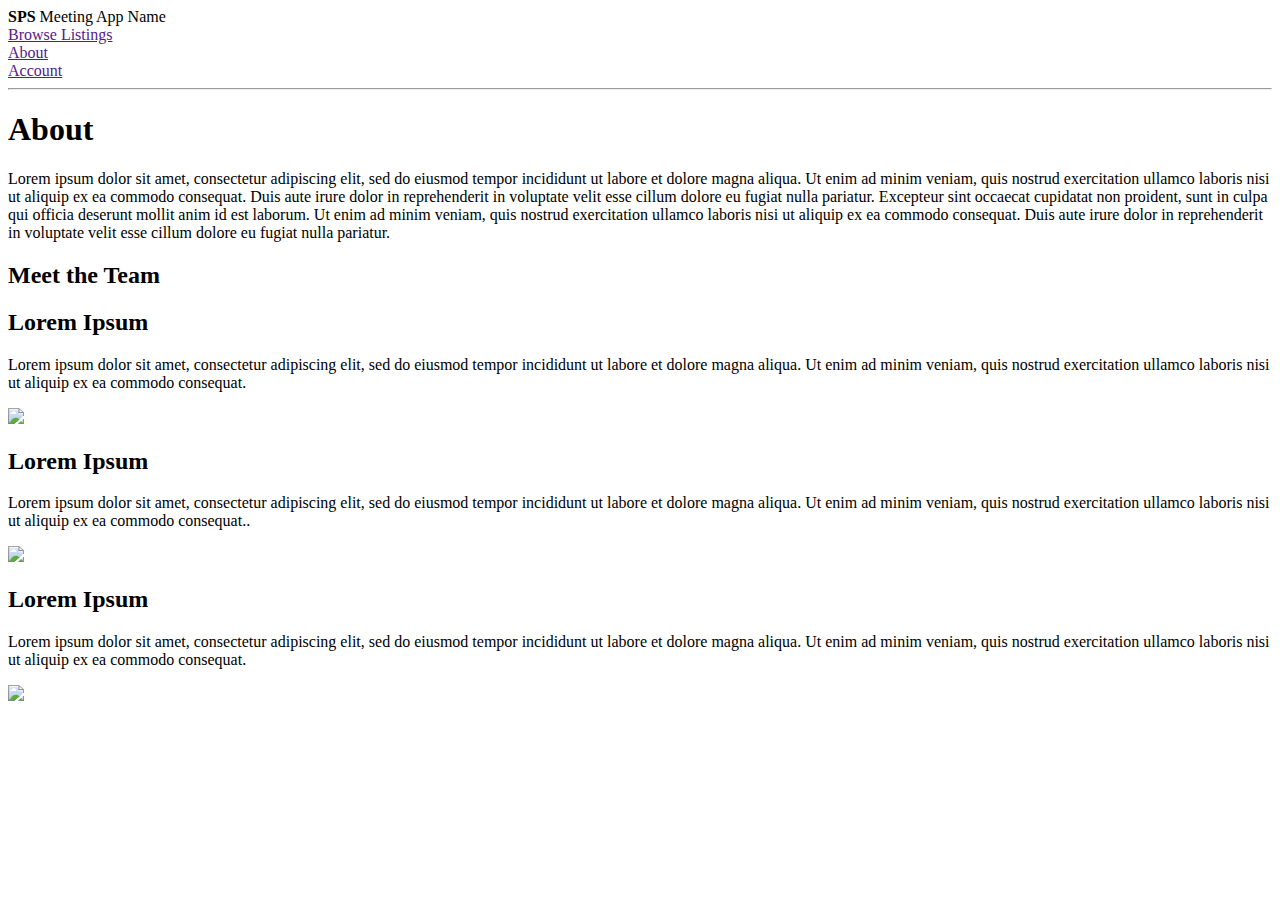
==== src/main/webapp/about.html @ 8c380403 "Create an about.html page and about.css. Add html layout and dummy content to about.html" ====
<!DOCTYPE html>
<html>

<head>
  <meta charset="UTF-8" />
  <title>About</title>
  <link rel="stylesheet" href="about.css">
</head>

<body>
  <!-- Navbar -->
  <div id="content">
    <div id="navbar">
      <div id="navcorner"></div>
      <div id="navlogo"><b>SPS</b> Meeting App Name</div>
      <div id="navlinks">
        <div class="navlink"><a href="">Browse Listings</a></div>
        <div class="navlink"><a href="">About</a></div>
        <div class="navlink"><a href="">Account</a></div>
        <!--            <a href="">About</a>-->
        <!--            <a href="">Account</a>-->
      </div>
    </div>
    <hr>


    <h1 id="about-title">About</h1>

    <div class="about-content">
      <p class="site-description">
        Lorem ipsum dolor sit amet, consectetur adipiscing elit, sed do eiusmod tempor incididunt ut labore et dolore magna aliqua. Ut enim ad minim veniam, quis nostrud exercitation ullamco laboris nisi ut aliquip ex ea commodo consequat. Duis aute
        irure dolor in reprehenderit in voluptate velit esse cillum dolore eu fugiat nulla pariatur. Excepteur sint occaecat cupidatat non proident, sunt in culpa qui officia deserunt mollit anim id est laborum. Ut enim ad minim veniam, quis nostrud
        exercitation ullamco laboris nisi ut aliquip ex ea commodo consequat. Duis aute irure dolor in reprehenderit in voluptate velit esse cillum dolore eu fugiat nulla pariatur.
      </p>

    </div>

    <h2 id="team-title">Meet the Team</h2>
    <div class="team-section">
      <!-- Member 1 -->
      <div class="member-row">
        <div class="member-col">
          <h2 class="member-name">
            Lorem Ipsum
          </h2>
          <p class="member-bio">Lorem ipsum dolor sit amet, consectetur adipiscing elit, sed do eiusmod tempor incididunt ut labore et dolore magna aliqua. Ut enim ad minim veniam, quis nostrud exercitation ullamco laboris nisi ut aliquip ex ea
            commodo consequat.</p>
        </div>
        <div class="member-col-img">
          <div>
            <img class="member-img" src="placerholder.jpeg" />
          </div>
        </div>
      </div>

      <!-- Member 2 -->
      <div class="member-row row-reverse">
        <div class="member-col">
          <h2 class="member-name">
            Lorem Ipsum
          </h2>
          <p class="member-bio">Lorem ipsum dolor sit amet, consectetur adipiscing elit, sed do eiusmod tempor incididunt ut labore et dolore magna aliqua. Ut enim ad minim veniam, quis nostrud exercitation ullamco laboris nisi ut aliquip ex ea
            commodo consequat..</p>
        </div>
        <div class="member-col-img">
          <img class="member-img" src="placerholder.jpeg" />
        </div>
      </div>

      <!-- Member 3 -->
      <div class="member-row">
        <div class="member-col">
          <h2 class="member-name">
            Lorem Ipsum
          </h2>
          <p class="member-bio">Lorem ipsum dolor sit amet, consectetur adipiscing elit, sed do eiusmod tempor incididunt ut labore et dolore magna aliqua. Ut enim ad minim veniam, quis nostrud exercitation ullamco laboris nisi ut aliquip ex ea
            commodo consequat.</p>
        </div>
        <div class="member-col-img">
          <div>
            <img class="member-img" src="placerholder.jpeg" />
          </div>
        </div>
      </div>

    </div>


  </div>
</body>

</html>
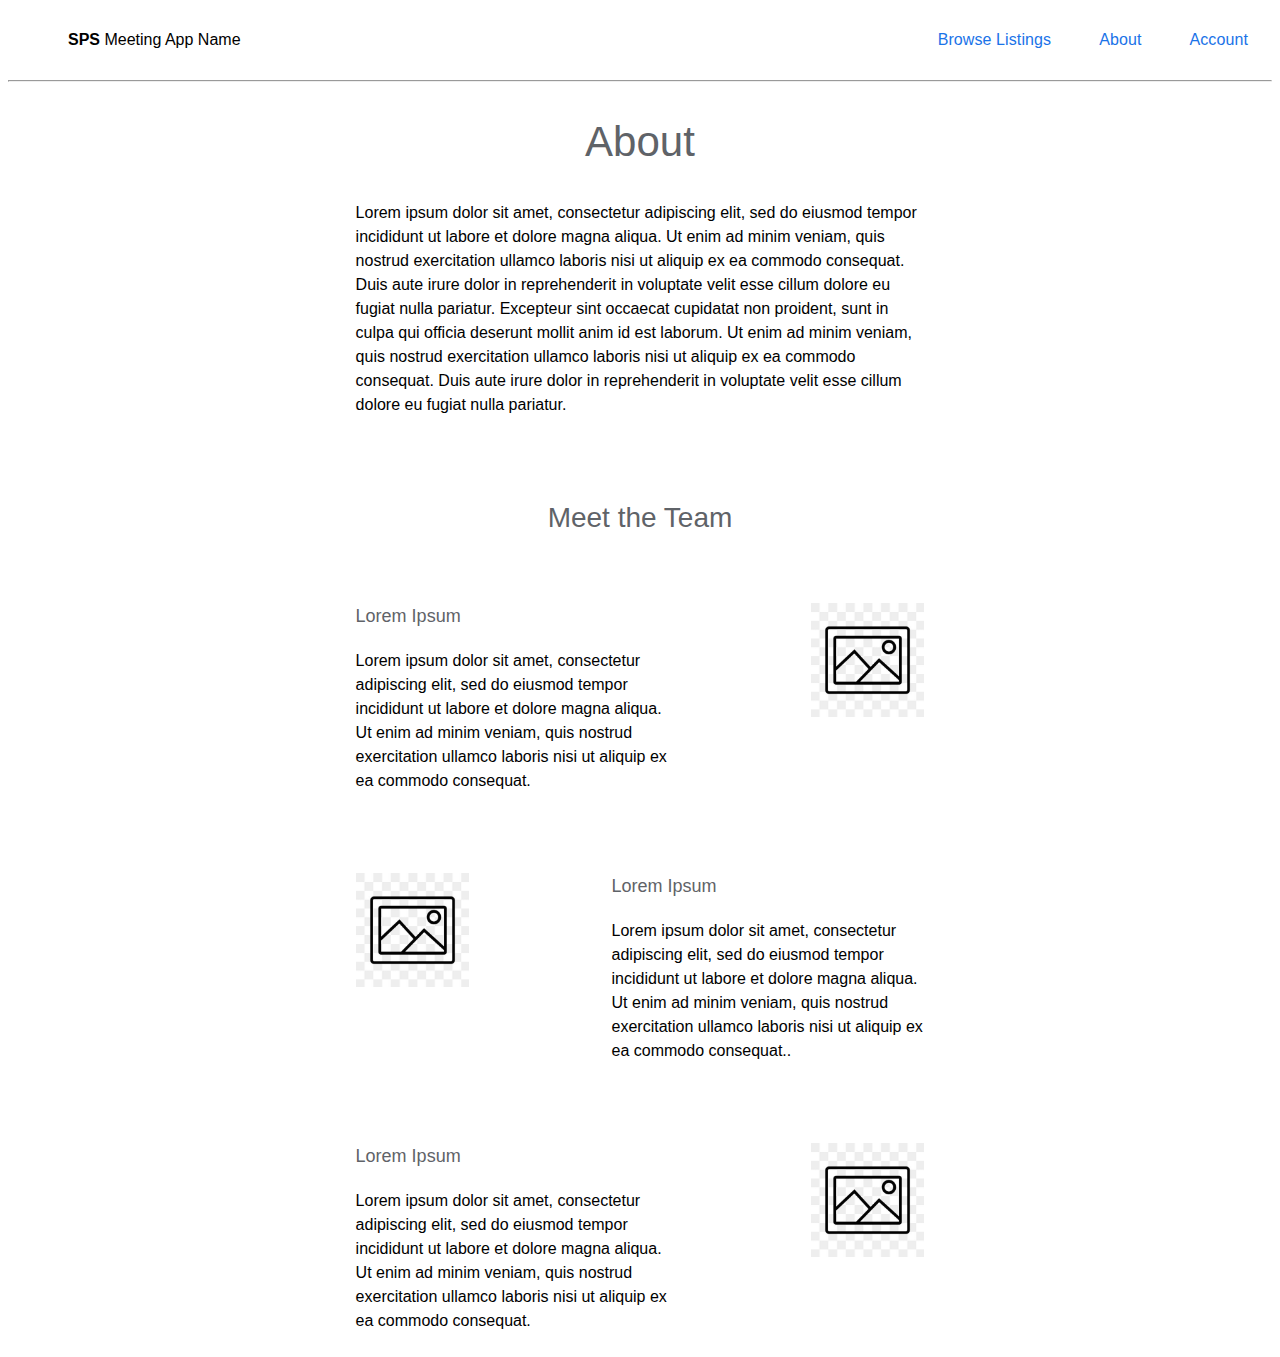
==== commit d8ef9a75: "Add flexbox styling to the 'Meet the Team' section on about page. Also add placeholder.jpg to webapp" ====
--- a/src/main/webapp/about.html
+++ b/src/main/webapp/about.html
@@ -48,7 +48,7 @@
         </div>
         <div class="member-col-img">
           <div>
-            <img class="member-img" src="placerholder.jpeg" />
+            <img class="member-img" src="placerholder.jpg" />
           </div>
         </div>
       </div>
@@ -63,7 +63,7 @@
             commodo consequat..</p>
         </div>
         <div class="member-col-img">
-          <img class="member-img" src="placerholder.jpeg" />
+          <img class="member-img" src="placerholder.jpg" />
         </div>
       </div>
 
@@ -78,7 +78,7 @@
         </div>
         <div class="member-col-img">
           <div>
-            <img class="member-img" src="placerholder.jpeg" />
+            <img class="member-img" src="placerholder.jpg" />
           </div>
         </div>
       </div>
--- a/src/main/webapp/about.css
+++ b/src/main/webapp/about.css
@@ -0,0 +1,73 @@
+@import url(browse.css);
+
+/* About Page */
+
+body {
+  line-height: 1.5;
+  font-weight: normal;
+}
+
+/* Page Title */
+#about-title {
+  text-align: center;
+  font-size: 42px;
+  color: var(--dark-gray);
+  font-weight: normal;
+}
+
+/* About Section */
+.about-content {
+  margin: auto;
+  width: 45%;
+}
+
+/* Meet the Team */
+#team-title {
+  text-align: center;
+  font-size: 28px;
+  color: var(--dark-gray);
+  font-weight: normal;
+  margin-top: 5rem;
+}
+
+.member-row {
+  margin: auto;
+  display: flex;
+  flex-direction: row;
+  flex-wrap: wrap;
+  justify-content: space-between;
+  width: 45%;
+  margin-top: 4rem;
+}
+
+.member-col {
+  display: flex;
+  flex-direction: column;
+  width: 55%;
+}
+
+.member-col-img {
+  display: flex;
+  flex-direction: column;
+  width: 40%;
+  text-align: right;
+}
+
+.row-reverse {
+  flex-direction: row-reverse;
+}
+
+.member-name {
+  color: var(--dark-gray);
+  font-size: 18px;
+  font-weight: normal;
+  margin-top: 0;
+}
+
+.member-bio {
+  margin-top: 4px;
+}
+
+.member-img {
+  width: 50%;
+}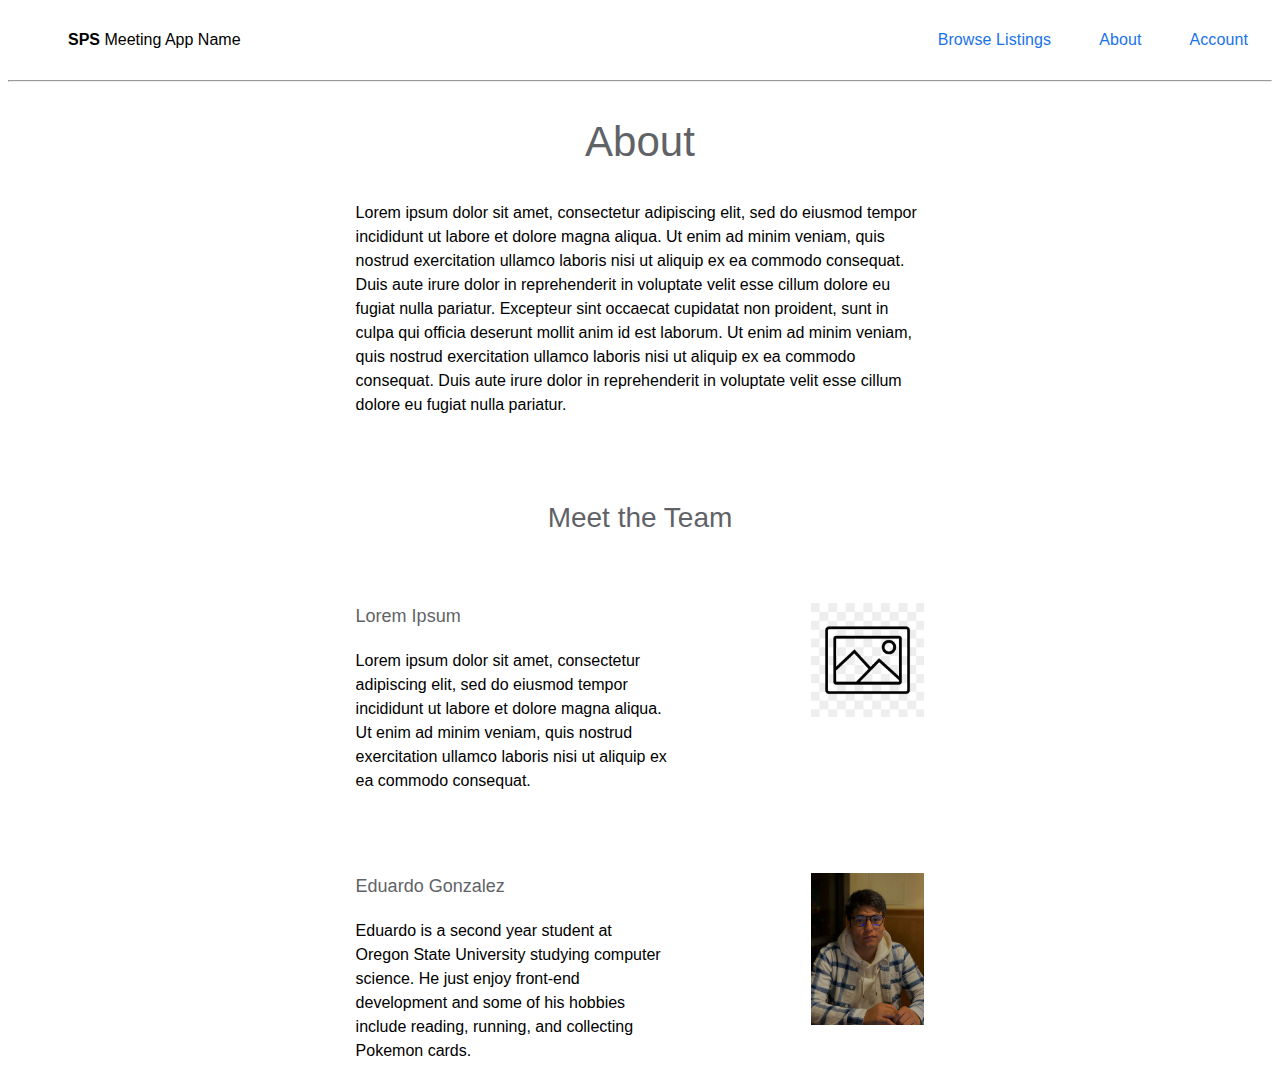
==== commit 7ae789d7: "Add picture and bio of Eduardo in about.html" ====
--- a/src/main/webapp/about.html
+++ b/src/main/webapp/about.html
@@ -54,31 +54,16 @@
       </div>
 
       <!-- Member 2 -->
-      <div class="member-row row-reverse">
-        <div class="member-col">
-          <h2 class="member-name">
-            Lorem Ipsum
-          </h2>
-          <p class="member-bio">Lorem ipsum dolor sit amet, consectetur adipiscing elit, sed do eiusmod tempor incididunt ut labore et dolore magna aliqua. Ut enim ad minim veniam, quis nostrud exercitation ullamco laboris nisi ut aliquip ex ea
-            commodo consequat..</p>
-        </div>
-        <div class="member-col-img">
-          <img class="member-img" src="placerholder.jpg" />
-        </div>
-      </div>
-
-      <!-- Member 3 -->
       <div class="member-row">
         <div class="member-col">
           <h2 class="member-name">
-            Lorem Ipsum
+            Eduardo Gonzalez
           </h2>
-          <p class="member-bio">Lorem ipsum dolor sit amet, consectetur adipiscing elit, sed do eiusmod tempor incididunt ut labore et dolore magna aliqua. Ut enim ad minim veniam, quis nostrud exercitation ullamco laboris nisi ut aliquip ex ea
-            commodo consequat.</p>
+          <p class="member-bio">Eduardo is a second year student at Oregon State University studying computer science. He just enjoy front-end development and some of his hobbies include reading, running, and collecting Pokemon cards.</p>
         </div>
         <div class="member-col-img">
           <div>
-            <img class="member-img" src="placerholder.jpg" />
+            <img class="member-img" src="profile-pic.jpeg" />
           </div>
         </div>
       </div>
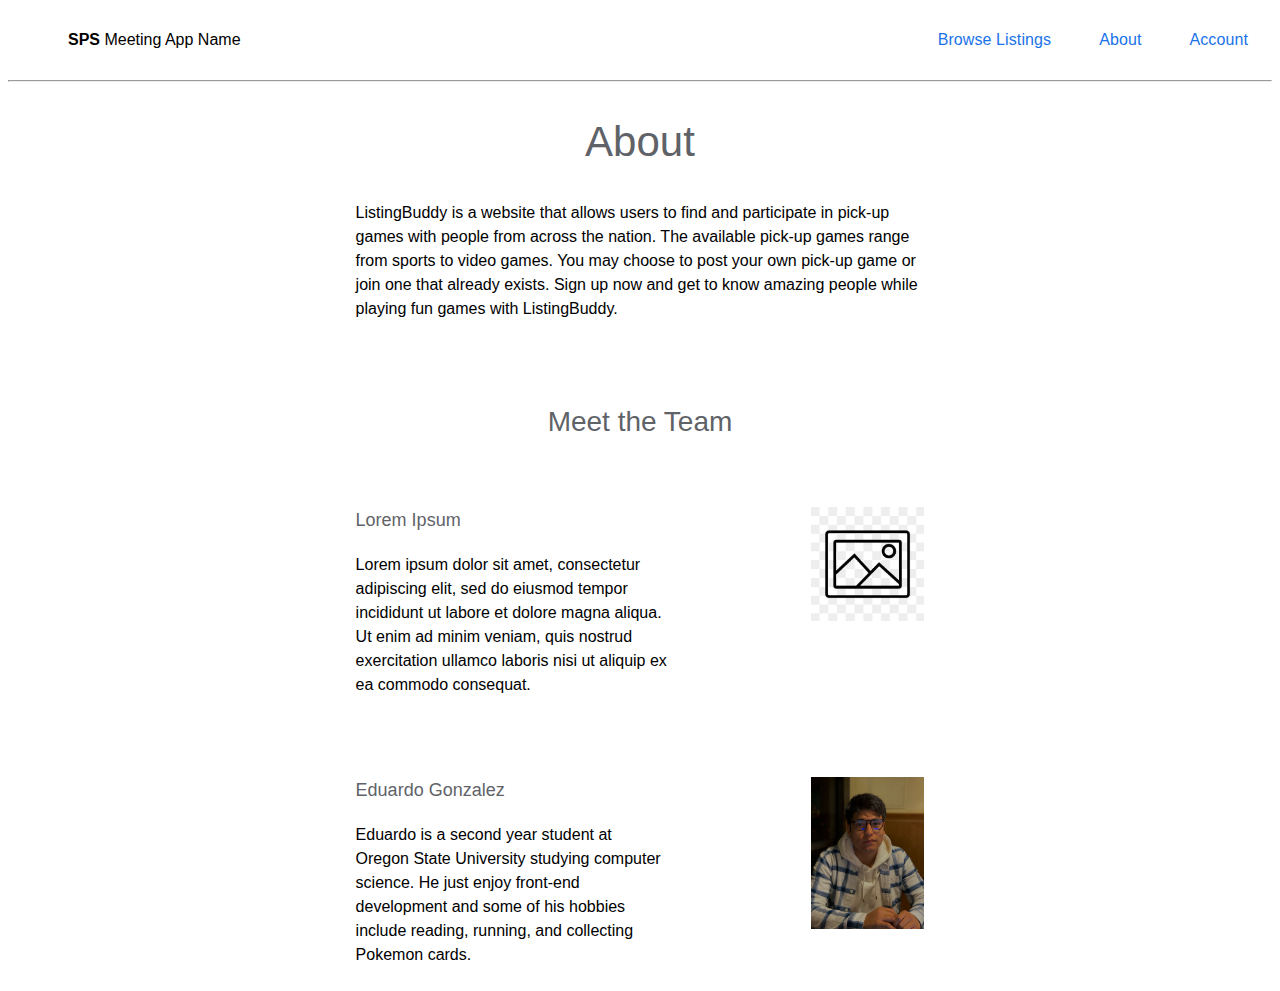
==== commit 3f8cd4ed: "Add description of site to about.html" ====
--- a/src/main/webapp/about.html
+++ b/src/main/webapp/about.html
@@ -28,9 +28,7 @@
 
     <div class="about-content">
       <p class="site-description">
-        Lorem ipsum dolor sit amet, consectetur adipiscing elit, sed do eiusmod tempor incididunt ut labore et dolore magna aliqua. Ut enim ad minim veniam, quis nostrud exercitation ullamco laboris nisi ut aliquip ex ea commodo consequat. Duis aute
-        irure dolor in reprehenderit in voluptate velit esse cillum dolore eu fugiat nulla pariatur. Excepteur sint occaecat cupidatat non proident, sunt in culpa qui officia deserunt mollit anim id est laborum. Ut enim ad minim veniam, quis nostrud
-        exercitation ullamco laboris nisi ut aliquip ex ea commodo consequat. Duis aute irure dolor in reprehenderit in voluptate velit esse cillum dolore eu fugiat nulla pariatur.
+            ListingBuddy is a website that allows users to find and participate in pick-up games with people from across the nation. The available pick-up games range from sports to video games. You may choose to post your own pick-up game or join one that already exists. Sign up now and get to know amazing people while playing fun games with ListingBuddy.
       </p>
 
     </div>
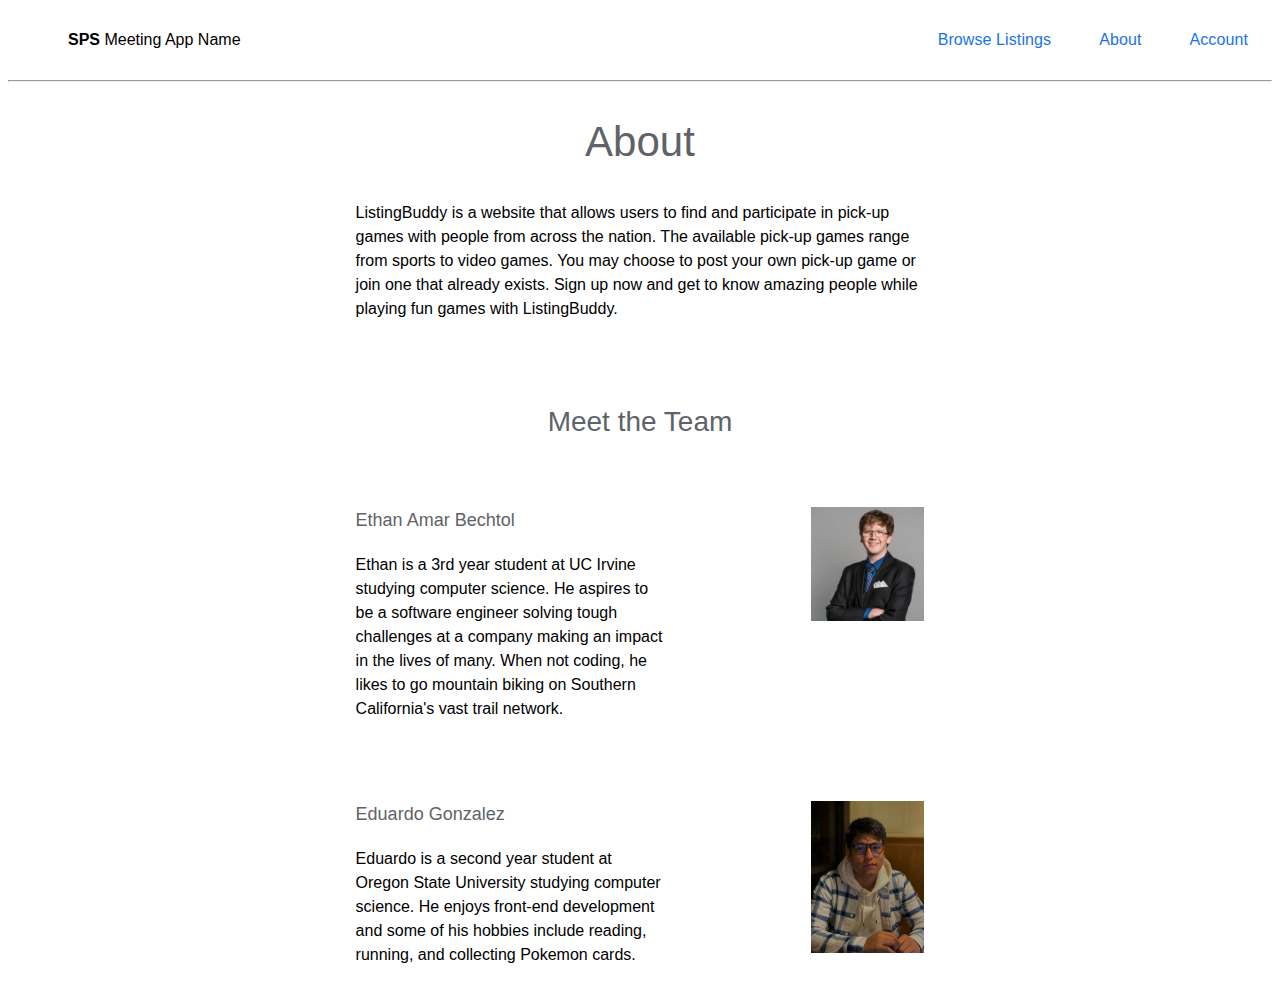
==== commit 1cde45af: "Add Ethans info" ====
--- a/src/main/webapp/about.html
+++ b/src/main/webapp/about.html
@@ -39,14 +39,13 @@
       <div class="member-row">
         <div class="member-col">
           <h2 class="member-name">
-            Lorem Ipsum
+            Ethan Amar Bechtol
           </h2>
-          <p class="member-bio">Lorem ipsum dolor sit amet, consectetur adipiscing elit, sed do eiusmod tempor incididunt ut labore et dolore magna aliqua. Ut enim ad minim veniam, quis nostrud exercitation ullamco laboris nisi ut aliquip ex ea
-            commodo consequat.</p>
+          <p class="member-bio">Ethan is a 3rd year student at UC Irvine studying computer science. He aspires to be a software engineer solving tough challenges at a company making an impact in the lives of many. When not coding, he likes to go mountain biking on Southern California's vast trail network.</p>
         </div>
         <div class="member-col-img">
           <div>
-            <img class="member-img" src="placerholder.jpg" />
+            <img class="member-img" src="Ethan-profile.jpeg" />
           </div>
         </div>
       </div>
@@ -57,11 +56,11 @@
           <h2 class="member-name">
             Eduardo Gonzalez
           </h2>
-          <p class="member-bio">Eduardo is a second year student at Oregon State University studying computer science. He just enjoy front-end development and some of his hobbies include reading, running, and collecting Pokemon cards.</p>
+          <p class="member-bio">Eduardo is a second year student at Oregon State University studying computer science. He enjoys front-end development and some of his hobbies include reading, running, and collecting Pokemon cards.</p>
         </div>
         <div class="member-col-img">
           <div>
-            <img class="member-img" src="profile-pic.jpeg" />
+            <img class="member-img" src="Eduardo-profile.jpeg" />
           </div>
         </div>
       </div>
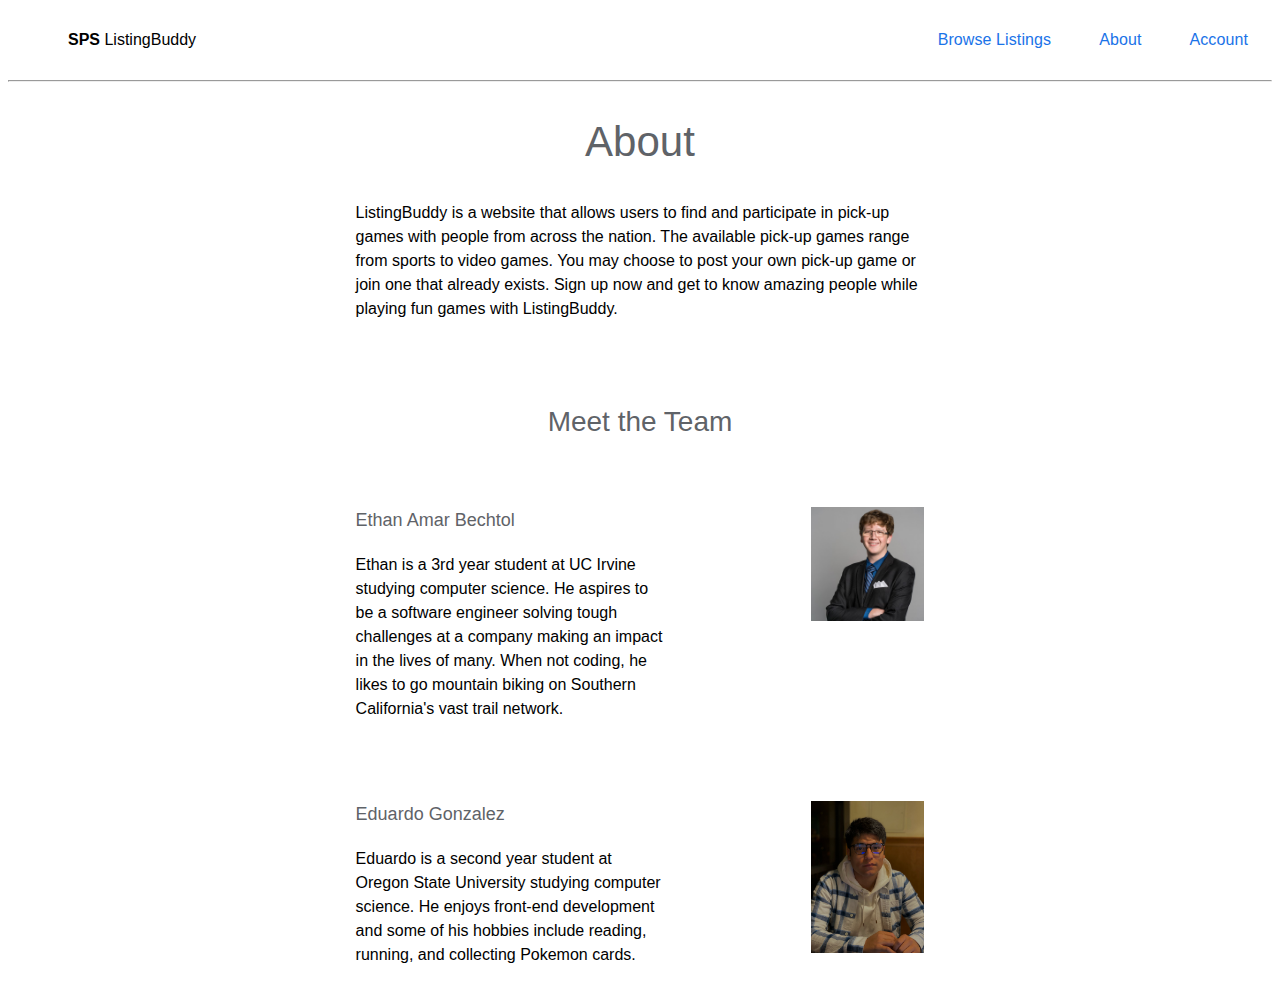
==== commit d0e5be2f: "Finish see details page and link up pages in navbar" ====
--- a/src/main/webapp/about.html
+++ b/src/main/webapp/about.html
@@ -12,13 +12,11 @@
   <div id="content">
     <div id="navbar">
       <div id="navcorner"></div>
-      <div id="navlogo"><b>SPS</b> Meeting App Name</div>
+      <div id="navlogo"><b>SPS</b> ListingBuddy</div>
       <div id="navlinks">
-        <div class="navlink"><a href="">Browse Listings</a></div>
-        <div class="navlink"><a href="">About</a></div>
+        <div class="navlink"><a href="browse.html">Browse Listings</a></div>
+        <div class="navlink"><a href="about.html">About</a></div>
         <div class="navlink"><a href="">Account</a></div>
-        <!--            <a href="">About</a>-->
-        <!--            <a href="">Account</a>-->
       </div>
     </div>
     <hr>
